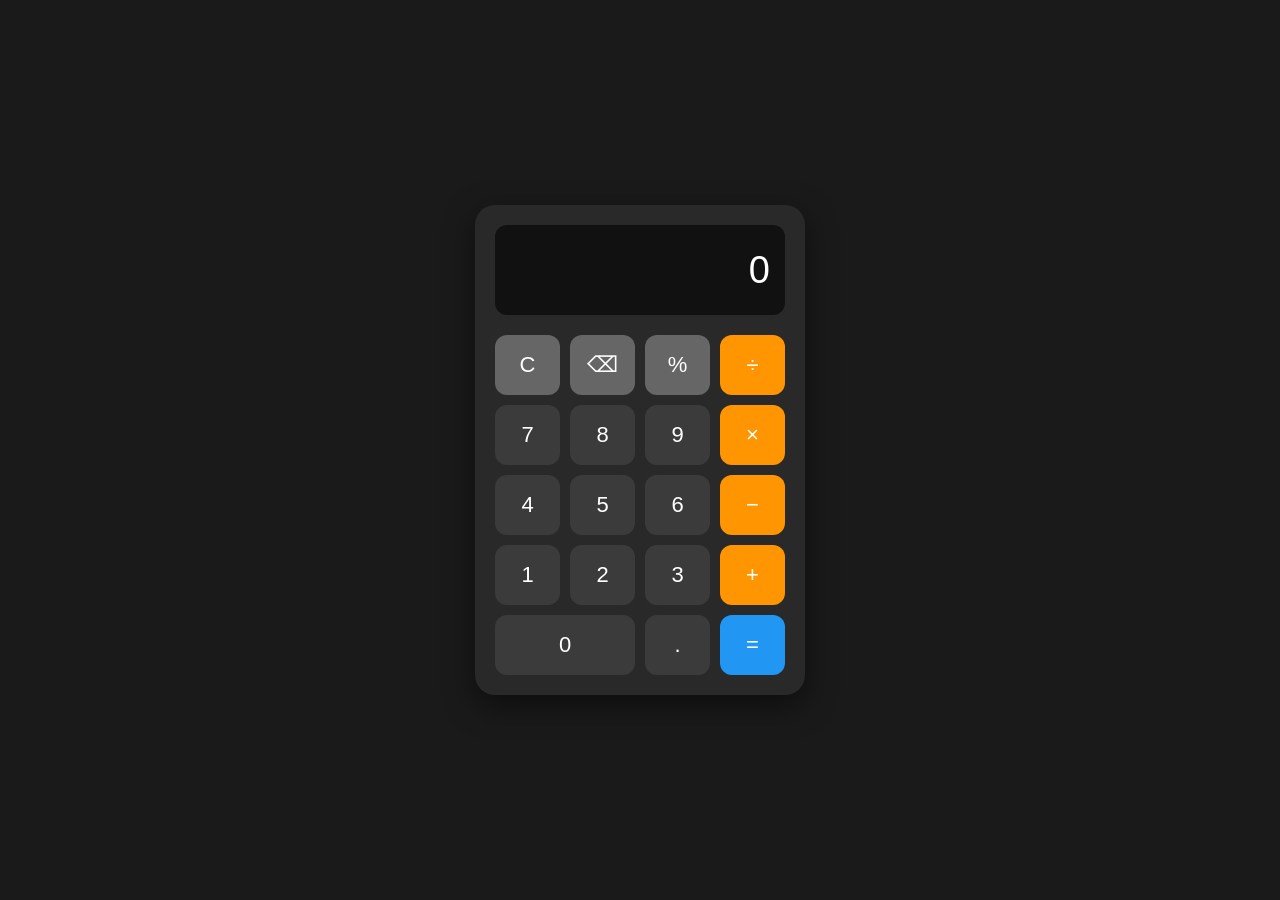
==== index.html @ 5eb2d1be "Rename calculadora.html to index.html" ====
<!DOCTYPE html>
<html lang="pt-BR">
<head>
    <meta charset="UTF-8">
    <meta name="viewport" content="width=device-width, initial-scale=1.0">
    <title>Calculadora</title>

    <link rel="stylesheet" href="style.css">
</head>

<body>

    <div class="calculadora">

        <div class="display">
            <span id="resultado">0</span>
        </div>

        <div class="botoes">

            <button class="botao especial" onclick="limpar()">C</button>
            <button class="botao especial" onclick="apagar()">⌫</button>
            <button class="botao especial" onclick="porcentagem()">%</button>
            <button class="botao operador" onclick="adicionar('/')">÷</button>

            <button class="botao" onclick="adicionar('7')">7</button>
            <button class="botao" onclick="adicionar('8')">8</button>
            <button class="botao" onclick="adicionar('9')">9</button>
            <button class="botao operador" onclick="adicionar('*')">×</button>

            <button class="botao" onclick="adicionar('4')">4</button>
            <button class="botao" onclick="adicionar('5')">5</button>
            <button class="botao" onclick="adicionar('6')">6</button>
            <button class="botao operador" onclick="adicionar('-')">−</button>

            <button class="botao" onclick="adicionar('1')">1</button>
            <button class="botao" onclick="adicionar('2')">2</button>
            <button class="botao" onclick="adicionar('3')">3</button>
            <button class="botao operador" onclick="adicionar('+')">+</button>

            <button class="botao zero" onclick="adicionar('0')">0</button>
            <button class="botao" onclick="adicionar('.')">.</button>
            <button class="botao igual" onclick="calcular()">=</button>

        </div>

    </div>

    <script src="script.js"></script>

</body>
</html>
---- style.css ----
* {
    margin: 0;
    padding: 0;
    box-sizing: border-box;
}

body {
    min-height: 100vh;
    display: flex;
    justify-content: center;
    align-items: center;

    background: #1a1a1a;

    font-family: Arial, sans-serif;
}

.calculadora {
    width: 330px;
    padding: 20px;

    background: #292929;

    border-radius: 20px;

    box-shadow: 0 10px 30px rgba(0, 0, 0, 0.5);
}

.display {
    width: 100%;
    height: 90px;

    margin-bottom: 20px;
    padding: 15px;

    display: flex;
    justify-content: flex-end;
    align-items: center;

    background: #111;
    color: white;

    border-radius: 12px;

    overflow: hidden;
}

#resultado {
    font-size: 38px;
    white-space: nowrap;
}

.botoes {
    display: grid;

    grid-template-columns: repeat(4, 1fr);

    gap: 10px;
}

.botao {
    height: 60px;

    border: none;
    border-radius: 12px;

    background: #3b3b3b;
    color: white;

    font-size: 22px;

    cursor: pointer;

    transition: 0.1s;
}

.botao:hover {
    background: #505050;
}

.botao:active {
    transform: scale(0.95);
}

.operador {
    background: #ff9500;
}

.operador:hover {
    background: #ffad32;
}

.especial {
    background: #666;
}

.especial:hover {
    background: #777;
}

.igual {
    background: #2196f3;
}

.igual:hover {
    background: #42a5f5;
}

.zero {
    grid-column: span 2;
}
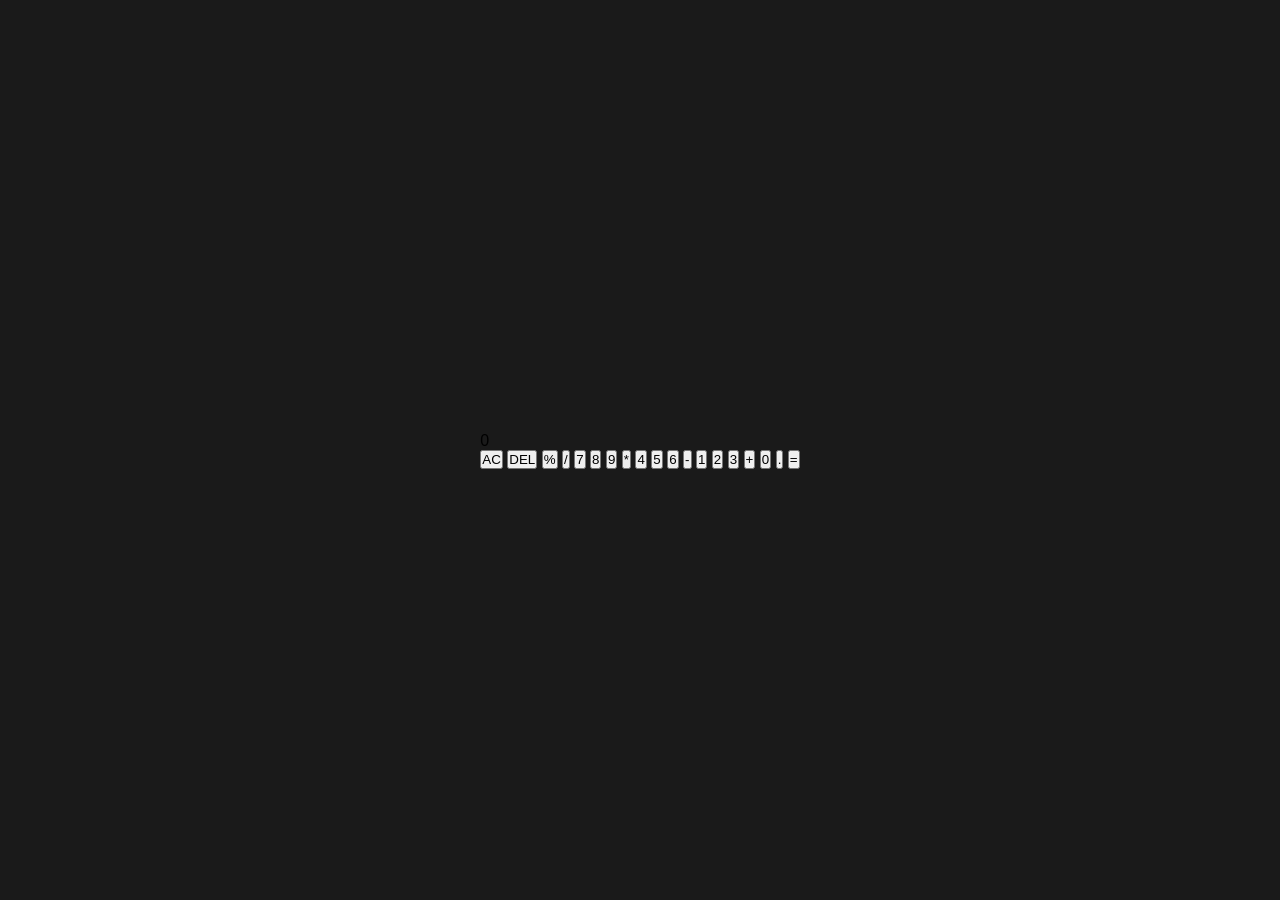
==== commit d776a34c: "Update index.html" ====
--- a/index.html
+++ b/index.html
@@ -1,52 +1,44 @@
 <!DOCTYPE html>
-<html lang="pt-BR">
+<html lang="en">
+
 <head>
     <meta charset="UTF-8">
     <meta name="viewport" content="width=device-width, initial-scale=1.0">
-    <title>Calculadora</title>
-
+    <title>DModern calculator | Luckkas</title>
     <link rel="stylesheet" href="style.css">
 </head>
 
 <body>
+    <div class="container">
+        <div class="calculation">0</div>
+        <div class="buttons">
+            <button id="clear">AC</button>
+            <button id="delete">DEL</button>
+            <button class="oprBtn">%</button>
+            <button class="operator oprBtn">/</button>
 
-    <div class="calculadora">
+            <button class="numBtn">7</button>
+            <button class="numBtn">8</button>
+            <button class="numBtn">9</button>
+            <button class="operator oprBtn">*</button>
 
-        <div class="display">
-            <span id="resultado">0</span>
+            <button class="numBtn">4</button>
+            <button class="numBtn">5</button>
+            <button class="numBtn">6</button>
+            <button class="operator oprBtn">-</button>
+
+            <button class="numBtn">1</button>
+            <button class="numBtn">2</button>
+            <button class="numBtn">3</button>
+            <button class="operator oprBtn">+</button>
+
+            <button class="spanBtn numBtn">0</button>
+            <button onclick="addDecimal()">.</button>
+            <button id="equalBtn" class="operator">=</button>
         </div>
-
-        <div class="botoes">
-
-            <button class="botao especial" onclick="limpar()">C</button>
-            <button class="botao especial" onclick="apagar()">⌫</button>
-            <button class="botao especial" onclick="porcentagem()">%</button>
-            <button class="botao operador" onclick="adicionar('/')">÷</button>
-
-            <button class="botao" onclick="adicionar('7')">7</button>
-            <button class="botao" onclick="adicionar('8')">8</button>
-            <button class="botao" onclick="adicionar('9')">9</button>
-            <button class="botao operador" onclick="adicionar('*')">×</button>
-
-            <button class="botao" onclick="adicionar('4')">4</button>
-            <button class="botao" onclick="adicionar('5')">5</button>
-            <button class="botao" onclick="adicionar('6')">6</button>
-            <button class="botao operador" onclick="adicionar('-')">−</button>
-
-            <button class="botao" onclick="adicionar('1')">1</button>
-            <button class="botao" onclick="adicionar('2')">2</button>
-            <button class="botao" onclick="adicionar('3')">3</button>
-            <button class="botao operador" onclick="adicionar('+')">+</button>
-
-            <button class="botao zero" onclick="adicionar('0')">0</button>
-            <button class="botao" onclick="adicionar('.')">.</button>
-            <button class="botao igual" onclick="calcular()">=</button>
-
-        </div>
-
     </div>
 
-    <script src="script.js"></script>
+</body>
+<script src="script.js"></script>
 
-</body>
 </html>
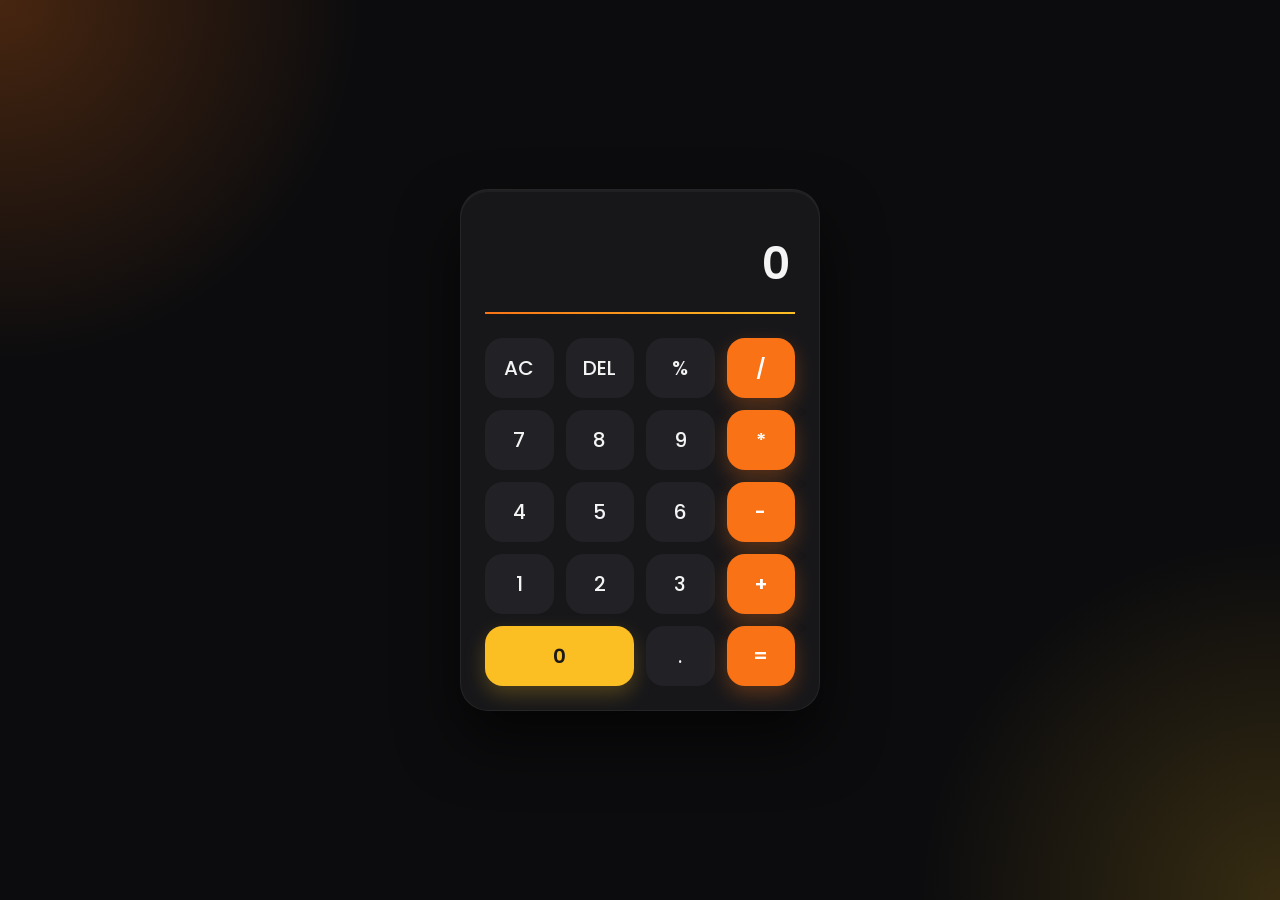
==== commit cdbd7dda: "Update title and formatting in index.html" ====
--- a/index.html
+++ b/index.html
@@ -4,7 +4,7 @@
 <head>
     <meta charset="UTF-8">
     <meta name="viewport" content="width=device-width, initial-scale=1.0">
-    <title>DModern calculator | Luckkas</title>
+    <title>Calcula+ | Luckkas</title>
     <link rel="stylesheet" href="style.css">
 </head>
 
--- a/style.css
+++ b/style.css
@@ -1,7 +1,23 @@
+@import url('https://fonts.googleapis.com/css2?family=Poppins:wght@400;500;600;700&display=swap');
+
+:root {
+    --bg: #0c0c0e;
+    --surface: #17171a;
+    --key: #222226;
+    --key-hover: #2c2c31;
+    --red: #f97316;
+    --red-hover: #fb923c;
+    --yellow: #fbbf24;
+    --yellow-hover: #fcd34d;
+    --text: #f4f4f5;
+    --muted: #a1a1aa;
+}
+
 * {
+    padding: 0;
     margin: 0;
-    padding: 0;
     box-sizing: border-box;
+    font-family: "Poppins", sans-serif;
 }
 
 body {
@@ -9,103 +25,124 @@
     display: flex;
     justify-content: center;
     align-items: center;
-
-    background: #1a1a1a;
-
-    font-family: Arial, sans-serif;
+    padding: 20px;
+    background:
+        radial-gradient(600px circle at 0% 0%, rgba(249, 115, 22, 0.25), transparent 60%),
+        radial-gradient(600px circle at 100% 100%, rgba(251, 191, 36, 0.18), transparent 60%),
+        var(--bg);
+    background-attachment: fixed;
 }
 
-.calculadora {
-    width: 330px;
-    padding: 20px;
-
-    background: #292929;
-
-    border-radius: 20px;
-
-    box-shadow: 0 10px 30px rgba(0, 0, 0, 0.5);
+.container {
+    width: 100%;
+    max-width: 360px;
+    padding: 24px;
+    border-radius: 28px;
+    background: var(--surface);
+    border: 1px solid rgba(255, 255, 255, 0.06);
+    box-shadow:
+        0 30px 60px rgba(0, 0, 0, 0.6),
+        0 2px 0 rgba(255, 255, 255, 0.04) inset;
 }
 
-.display {
+.calculation {
     width: 100%;
-    height: 90px;
-
-    margin-bottom: 20px;
-    padding: 15px;
-
+    min-height: 100px;
     display: flex;
+    align-items: flex-end;
     justify-content: flex-end;
-    align-items: center;
-
-    background: #111;
-    color: white;
-
-    border-radius: 12px;
-
-    overflow: hidden;
+    font-size: 44px;
+    font-weight: 600;
+    letter-spacing: -1px;
+    text-align: end;
+    padding: 10px 6px 16px;
+    color: var(--text);
+    background: transparent;
+    border-bottom: 2px solid transparent;
+    border-image: linear-gradient(90deg, var(--red), var(--yellow)) 1;
+    overflow-x: auto;
+    word-break: break-all;
+    margin-bottom: 24px;
 }
 
-#resultado {
-    font-size: 38px;
-    white-space: nowrap;
+.buttons {
+    display: grid;
+    grid-template-columns: repeat(4, 1fr);
+    gap: 12px;
 }
 
-.botoes {
-    display: grid;
-
-    grid-template-columns: repeat(4, 1fr);
-
-    gap: 10px;
+button {
+    height: 60px;
+    padding: 10px;
+    border: none;
+    outline: none;
+    border-radius: 18px;
+    font-size: 20px;
+    font-weight: 500;
+    color: var(--text);
+    background: var(--key);
+    cursor: pointer;
+    transition: transform 0.15s ease, background 0.2s ease, box-shadow 0.2s ease;
+    user-select: none;
+    -webkit-tap-highlight-color: transparent;
 }
 
-.botao {
-    height: 60px;
-
-    border: none;
-    border-radius: 12px;
-
-    background: #3b3b3b;
-    color: white;
-
-    font-size: 22px;
-
-    cursor: pointer;
-
-    transition: 0.1s;
+button:hover {
+    background: var(--key-hover);
+    transform: translateY(-2px);
 }
 
-.botao:hover {
-    background: #505050;
+button:active {
+    transform: scale(0.94);
 }
 
-.botao:active {
-    transform: scale(0.95);
+button:focus-visible {
+    outline: 2px solid var(--yellow);
+    outline-offset: 3px;
 }
 
-.operador {
-    background: #ff9500;
+.spanBtn {
+    grid-column: span 2;
+    background: var(--yellow);
+    color: #1c1917;
+    font-weight: 600;
+    box-shadow: 0 8px 20px rgba(251, 191, 36, 0.25);
 }
 
-.operador:hover {
-    background: #ffad32;
+.spanBtn:hover {
+    background: var(--yellow-hover);
+    box-shadow: 0 10px 24px rgba(251, 191, 36, 0.35);
 }
 
-.especial {
-    background: #666;
+.operator {
+    background: var(--red);
+    color: #fff;
+    font-weight: 600;
+    box-shadow: 0 8px 20px rgba(249, 115, 22, 0.3);
 }
 
-.especial:hover {
-    background: #777;
+.operator:hover {
+    background: var(--red-hover);
+    box-shadow: 0 10px 24px rgba(249, 115, 22, 0.4);
 }
 
-.igual {
-    background: #2196f3;
+@media (max-width: 400px) {
+    .container {
+        padding: 18px;
+        border-radius: 22px;
+    }
+
+    .calculation {
+        font-size: 36px;
+        min-height: 85px;
+    }
+
+    .buttons {
+        gap: 10px;
+    }
+
+    button {
+        height: 54px;
+        font-size: 18px;
+    }
 }
-
-.igual:hover {
-    background: #42a5f5;
-}
-
-.zero {
-    grid-column: span 2;
-}
